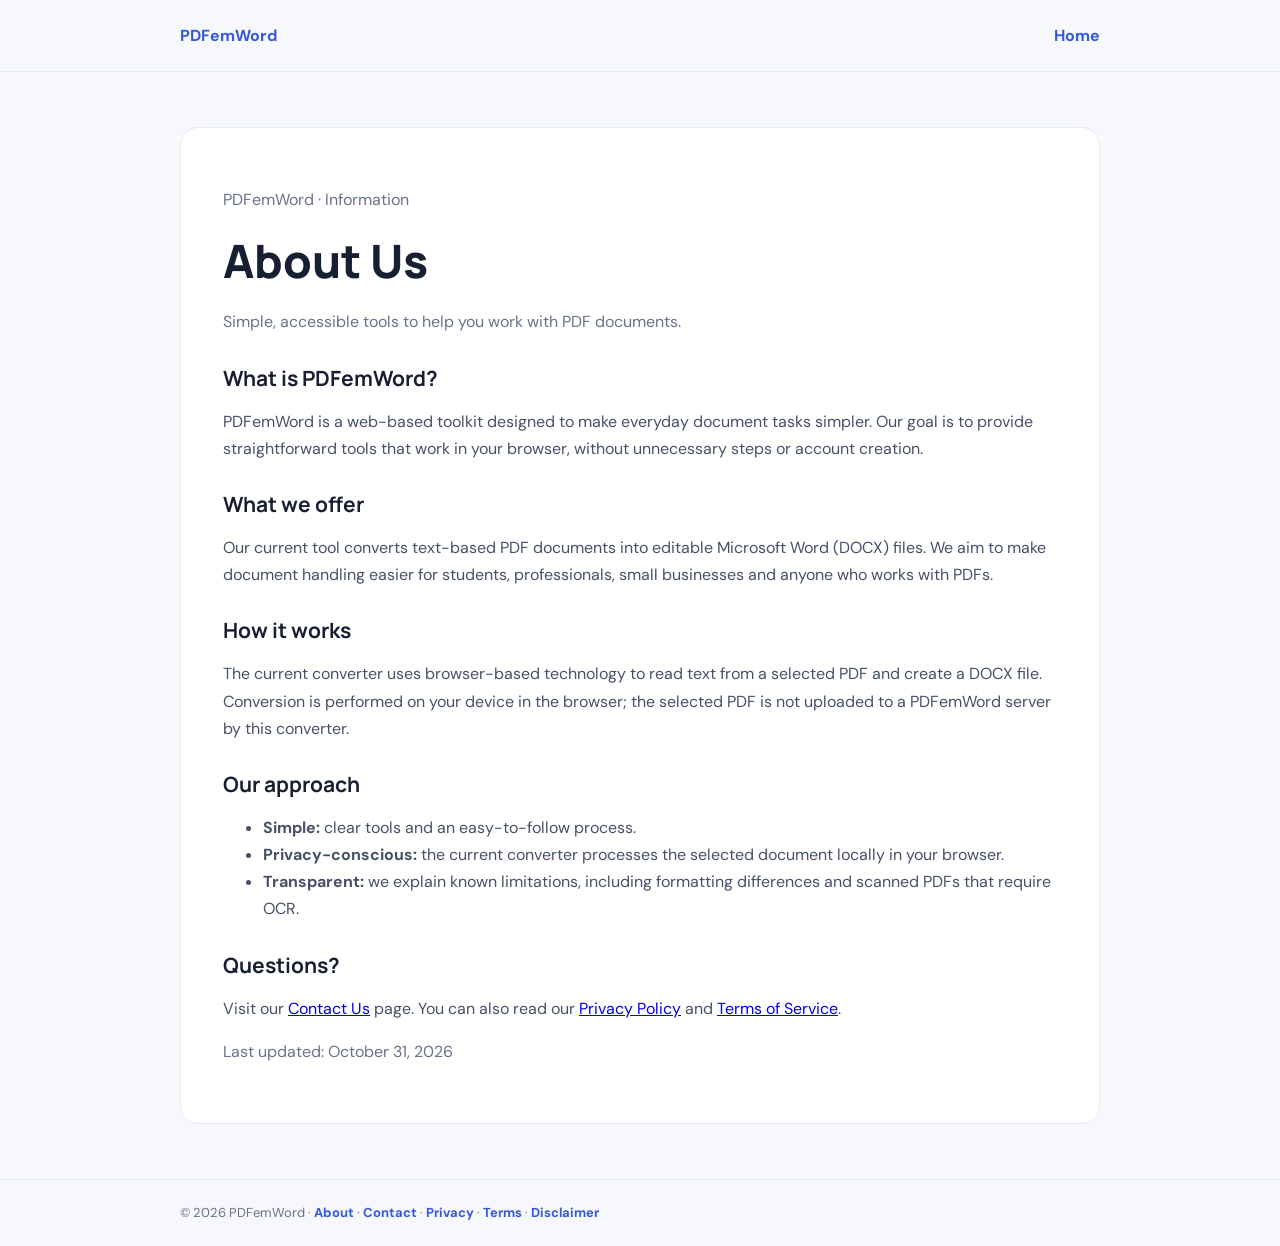
==== about.html @ bc6fa50b "Add About Us page" ====
<!doctype html><html lang="en"><head><meta charset="utf-8"><meta name="viewport" content="width=device-width,initial-scale=1"><meta name="description" content="Learn about PDFemWord and our browser-based PDF tools."><title>About Us | PDFemWord</title><link rel="preconnect" href="https://fonts.googleapis.com"><link href="https://fonts.googleapis.com/css2?family=DM+Sans:wght@400;600;700&family=Manrope:wght@700;800&display=swap" rel="stylesheet"><style>:root{--blue:#3458db;--ink:#172033;--muted:#68738a;--line:#e5e9f2}*{box-sizing:border-box}body{margin:0;background:#f7f8fc;color:var(--ink);font:16px/1.7 "DM Sans",sans-serif}.shell{width:min(920px,calc(100% - 32px));margin:auto}header,footer{padding:22px 0;border-bottom:1px solid var(--line)}footer{border-top:1px solid var(--line);border-bottom:0;color:var(--muted);font-size:13px}header a,footer a{color:var(--blue);text-decoration:none;font-weight:700}main{padding:55px 0}.panel{background:white;border:1px solid var(--line);border-radius:18px;padding:clamp(22px,5vw,42px)}h1{font:800 clamp(32px,5vw,46px) Manrope;margin:0 0 10px}h2{font:700 21px Manrope;margin:28px 0 6px}p,li{color:#465168}.muted{color:var(--muted)}</style></head><body><header><div class="shell"><a href="/">PDFemWord</a><span style="float:right"><a href="/">Home</a></span></div></header><main class="shell"><article class="panel"><p class="muted">PDFemWord · Information</p><h1>About Us</h1><p class="muted">Simple, accessible tools to help you work with PDF documents.</p><h2>What is PDFemWord?</h2><p>PDFemWord is a web-based toolkit designed to make everyday document tasks simpler. Our goal is to provide straightforward tools that work in your browser, without unnecessary steps or account creation.</p><h2>What we offer</h2><p>Our current tool converts text-based PDF documents into editable Microsoft Word (DOCX) files. We aim to make document handling easier for students, professionals, small businesses and anyone who works with PDFs.</p><h2>How it works</h2><p>The current converter uses browser-based technology to read text from a selected PDF and create a DOCX file. Conversion is performed on your device in the browser; the selected PDF is not uploaded to a PDFemWord server by this converter.</p><h2>Our approach</h2><ul><li><strong>Simple:</strong> clear tools and an easy-to-follow process.</li><li><strong>Privacy-conscious:</strong> the current converter processes the selected document locally in your browser.</li><li><strong>Transparent:</strong> we explain known limitations, including formatting differences and scanned PDFs that require OCR.</li></ul><h2>Questions?</h2><p>Visit our <a href="/contact.html">Contact Us</a> page. You can also read our <a href="/privacy-policy.html">Privacy Policy</a> and <a href="/terms.html">Terms of Service</a>.</p><p class="muted">Last updated: October 31, 2026</p></article></main><footer><div class="shell">© <span id="y"></span> PDFemWord · <a href="/about.html">About</a> · <a href="/contact.html">Contact</a> · <a href="/privacy-policy.html">Privacy</a> · <a href="/terms.html">Terms</a> · <a href="/disclaimer.html">Disclaimer</a></div></footer><script>document.getElementById("y").textContent=new Date().getFullYear()</script></body></html>
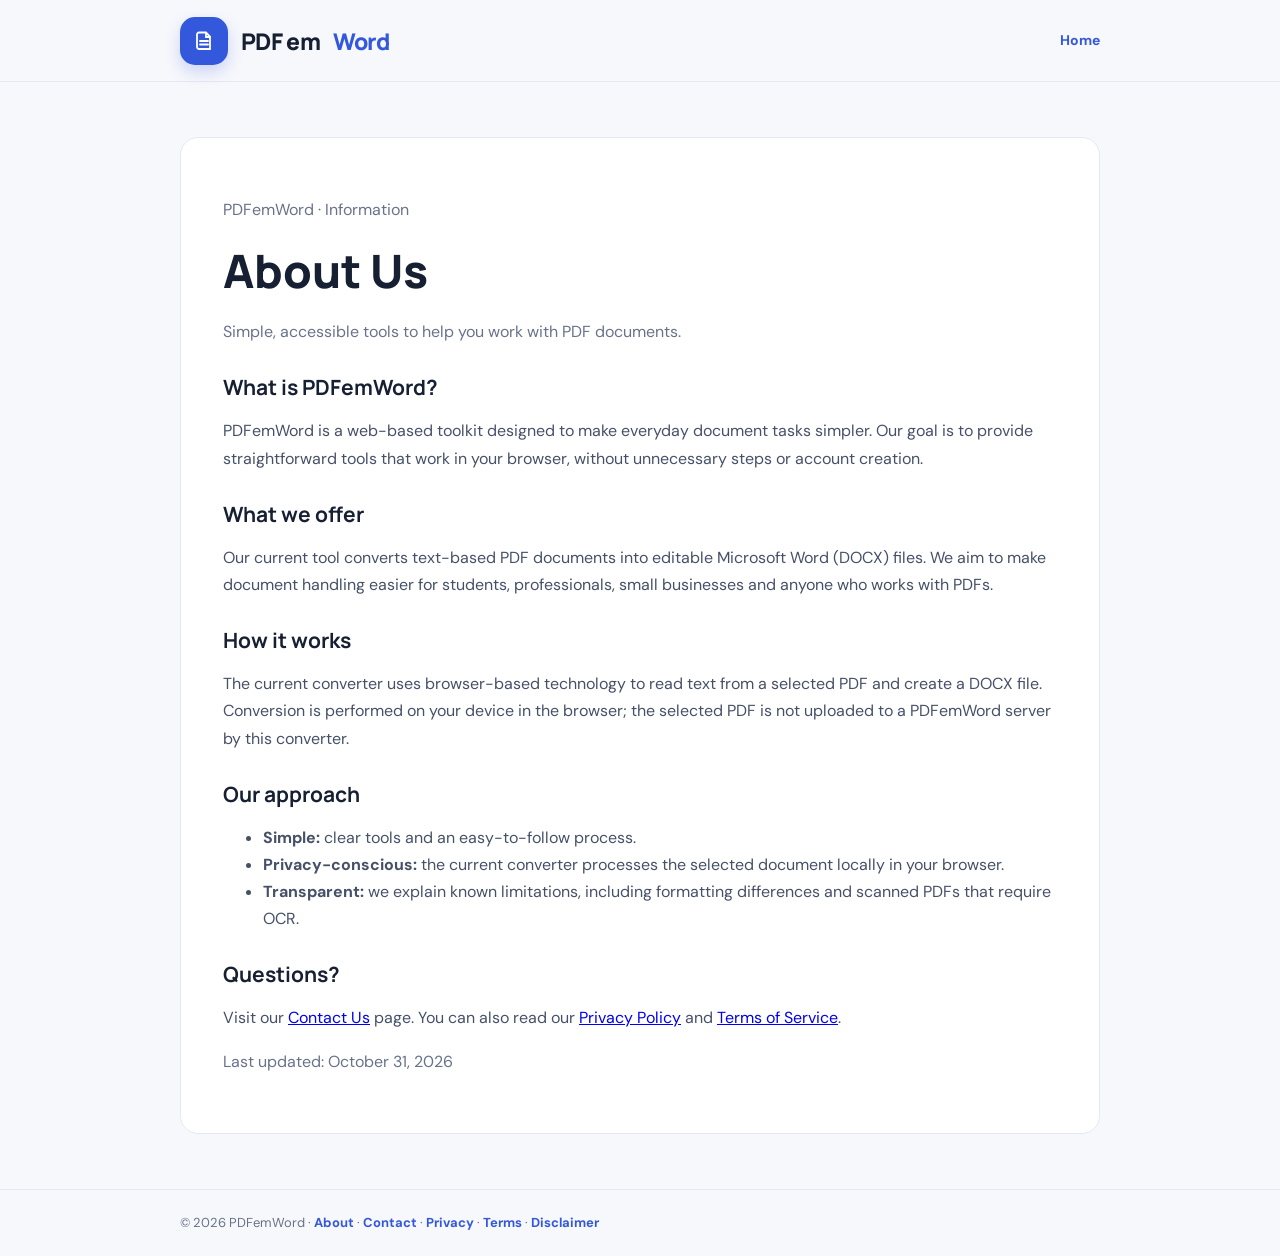
==== commit 07f96426: "Unify brand header across information pages" ====
--- a/about.html
+++ b/about.html
@@ -1 +1 @@
-<!doctype html><html lang="en"><head><meta charset="utf-8"><meta name="viewport" content="width=device-width,initial-scale=1"><meta name="description" content="Learn about PDFemWord and our browser-based PDF tools."><title>About Us | PDFemWord</title><link rel="preconnect" href="https://fonts.googleapis.com"><link href="https://fonts.googleapis.com/css2?family=DM+Sans:wght@400;600;700&family=Manrope:wght@700;800&display=swap" rel="stylesheet"><style>:root{--blue:#3458db;--ink:#172033;--muted:#68738a;--line:#e5e9f2}*{box-sizing:border-box}body{margin:0;background:#f7f8fc;color:var(--ink);font:16px/1.7 "DM Sans",sans-serif}.shell{width:min(920px,calc(100% - 32px));margin:auto}header,footer{padding:22px 0;border-bottom:1px solid var(--line)}footer{border-top:1px solid var(--line);border-bottom:0;color:var(--muted);font-size:13px}header a,footer a{color:var(--blue);text-decoration:none;font-weight:700}main{padding:55px 0}.panel{background:white;border:1px solid var(--line);border-radius:18px;padding:clamp(22px,5vw,42px)}h1{font:800 clamp(32px,5vw,46px) Manrope;margin:0 0 10px}h2{font:700 21px Manrope;margin:28px 0 6px}p,li{color:#465168}.muted{color:var(--muted)}</style></head><body><header><div class="shell"><a href="/">PDFemWord</a><span style="float:right"><a href="/">Home</a></span></div></header><main class="shell"><article class="panel"><p class="muted">PDFemWord · Information</p><h1>About Us</h1><p class="muted">Simple, accessible tools to help you work with PDF documents.</p><h2>What is PDFemWord?</h2><p>PDFemWord is a web-based toolkit designed to make everyday document tasks simpler. Our goal is to provide straightforward tools that work in your browser, without unnecessary steps or account creation.</p><h2>What we offer</h2><p>Our current tool converts text-based PDF documents into editable Microsoft Word (DOCX) files. We aim to make document handling easier for students, professionals, small businesses and anyone who works with PDFs.</p><h2>How it works</h2><p>The current converter uses browser-based technology to read text from a selected PDF and create a DOCX file. Conversion is performed on your device in the browser; the selected PDF is not uploaded to a PDFemWord server by this converter.</p><h2>Our approach</h2><ul><li><strong>Simple:</strong> clear tools and an easy-to-follow process.</li><li><strong>Privacy-conscious:</strong> the current converter processes the selected document locally in your browser.</li><li><strong>Transparent:</strong> we explain known limitations, including formatting differences and scanned PDFs that require OCR.</li></ul><h2>Questions?</h2><p>Visit our <a href="/contact.html">Contact Us</a> page. You can also read our <a href="/privacy-policy.html">Privacy Policy</a> and <a href="/terms.html">Terms of Service</a>.</p><p class="muted">Last updated: October 31, 2026</p></article></main><footer><div class="shell">© <span id="y"></span> PDFemWord · <a href="/about.html">About</a> · <a href="/contact.html">Contact</a> · <a href="/privacy-policy.html">Privacy</a> · <a href="/terms.html">Terms</a> · <a href="/disclaimer.html">Disclaimer</a></div></footer><script>document.getElementById("y").textContent=new Date().getFullYear()</script></body></html>+<!doctype html><html lang="en"><head><meta charset="utf-8"><meta name="viewport" content="width=device-width,initial-scale=1"><meta name="description" content="Learn about PDFemWord and our browser-based PDF tools."><title>About Us | PDFemWord</title><link rel="preconnect" href="https://fonts.googleapis.com"><link href="https://fonts.googleapis.com/css2?family=DM+Sans:wght@400;600;700&family=Manrope:wght@700;800&display=swap" rel="stylesheet"><style>:root{--blue:#3458db;--ink:#172033;--muted:#68738a;--line:#e5e9f2}*{box-sizing:border-box}body{margin:0;background:#f7f8fc;color:var(--ink);font:16px/1.7 "DM Sans",sans-serif}.shell{width:min(920px,calc(100% - 32px));margin:auto}header{height:82px;display:flex;align-items:center;border-bottom:1px solid var(--line)}header .shell{display:flex;align-items:center;justify-content:space-between}.brand{display:flex;align-items:center;gap:13px;text-decoration:none!important;color:var(--ink)!important;font:800 23px Manrope,sans-serif;letter-spacing:-.7px}.brand-mark{width:48px;height:48px;flex:0 0 48px;border-radius:15px;background:var(--blue);color:#fff;display:grid;place-items:center;box-shadow:0 7px 16px #3458db38}.brand em{font-style:normal;color:var(--blue)}.home-link{font-size:14px}footer{padding:22px 0;border-top:1px solid var(--line);border-bottom:0;color:var(--muted);font-size:13px}@media(max-width:520px){header{height:72px}.brand{font-size:19px;gap:9px}.brand-mark{width:40px;height:40px;flex-basis:40px;border-radius:12px}.brand-mark svg{width:21px;height:21px}}header a,footer a{color:var(--blue);text-decoration:none;font-weight:700}main{padding:55px 0}.panel{background:white;border:1px solid var(--line);border-radius:18px;padding:clamp(22px,5vw,42px)}h1{font:800 clamp(32px,5vw,46px) Manrope;margin:0 0 10px}h2{font:700 21px Manrope;margin:28px 0 6px}p,li{color:#465168}.muted{color:var(--muted)}</style></head><body><header><div class="shell"><a class="brand" href="/" aria-label="PDF em Word, home"><span class="brand-mark" aria-hidden="true"><svg width="24" height="24" viewBox="0 0 24 24" fill="none"><path d="M7 3.5h7l4 4V20H7a2 2 0 0 1-2-2V5.5a2 2 0 0 1 2-2Z" stroke="currentColor" stroke-width="1.8"/><path d="M14 3.8V8h4M8 12h8M8 15.5h8" stroke="currentColor" stroke-width="1.8" stroke-linecap="round"/></svg></span>PDF em <em>Word</em></a><a class="home-link" href="/">Home</a></div></header><main class="shell"><article class="panel"><p class="muted">PDFemWord · Information</p><h1>About Us</h1><p class="muted">Simple, accessible tools to help you work with PDF documents.</p><h2>What is PDFemWord?</h2><p>PDFemWord is a web-based toolkit designed to make everyday document tasks simpler. Our goal is to provide straightforward tools that work in your browser, without unnecessary steps or account creation.</p><h2>What we offer</h2><p>Our current tool converts text-based PDF documents into editable Microsoft Word (DOCX) files. We aim to make document handling easier for students, professionals, small businesses and anyone who works with PDFs.</p><h2>How it works</h2><p>The current converter uses browser-based technology to read text from a selected PDF and create a DOCX file. Conversion is performed on your device in the browser; the selected PDF is not uploaded to a PDFemWord server by this converter.</p><h2>Our approach</h2><ul><li><strong>Simple:</strong> clear tools and an easy-to-follow process.</li><li><strong>Privacy-conscious:</strong> the current converter processes the selected document locally in your browser.</li><li><strong>Transparent:</strong> we explain known limitations, including formatting differences and scanned PDFs that require OCR.</li></ul><h2>Questions?</h2><p>Visit our <a href="/contact.html">Contact Us</a> page. You can also read our <a href="/privacy-policy.html">Privacy Policy</a> and <a href="/terms.html">Terms of Service</a>.</p><p class="muted">Last updated: October 31, 2026</p></article></main><footer><div class="shell">© <span id="y"></span> PDFemWord · <a href="/about.html">About</a> · <a href="/contact.html">Contact</a> · <a href="/privacy-policy.html">Privacy</a> · <a href="/terms.html">Terms</a> · <a href="/disclaimer.html">Disclaimer</a></div></footer><script>document.getElementById("y").textContent=new Date().getFullYear()</script></body></html>
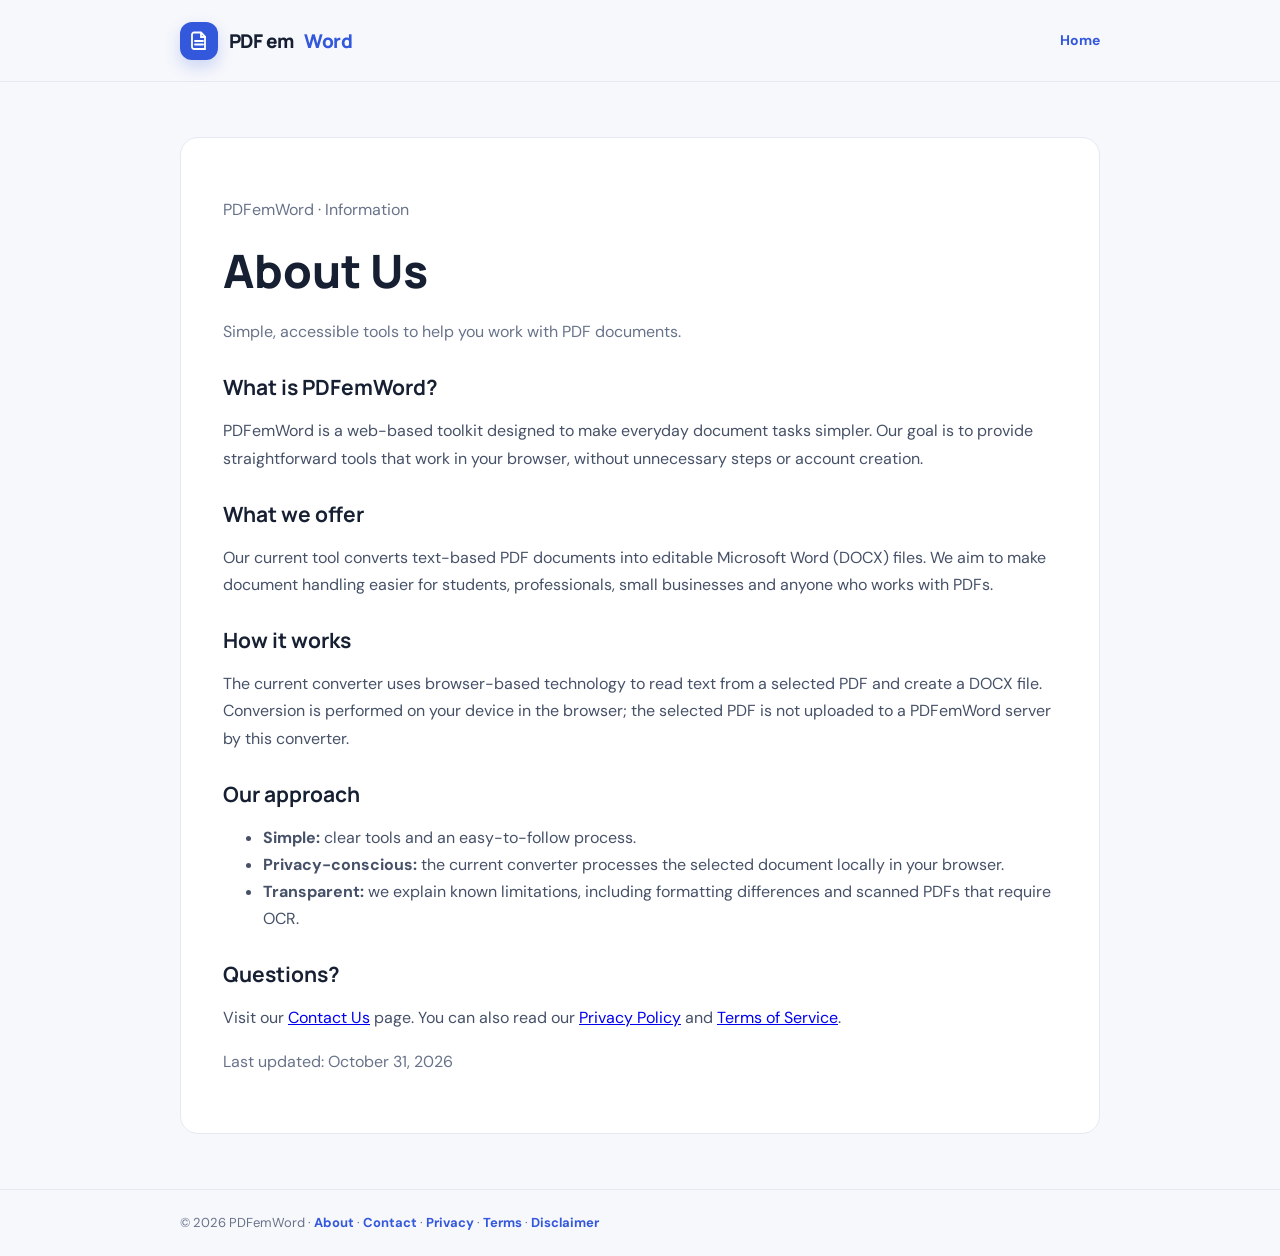
==== commit d8eb3297: "Match brand sizing to homepage" ====
--- a/about.html
+++ b/about.html
@@ -1 +1 @@
-<!doctype html><html lang="en"><head><meta charset="utf-8"><meta name="viewport" content="width=device-width,initial-scale=1"><meta name="description" content="Learn about PDFemWord and our browser-based PDF tools."><title>About Us | PDFemWord</title><link rel="preconnect" href="https://fonts.googleapis.com"><link href="https://fonts.googleapis.com/css2?family=DM+Sans:wght@400;600;700&family=Manrope:wght@700;800&display=swap" rel="stylesheet"><style>:root{--blue:#3458db;--ink:#172033;--muted:#68738a;--line:#e5e9f2}*{box-sizing:border-box}body{margin:0;background:#f7f8fc;color:var(--ink);font:16px/1.7 "DM Sans",sans-serif}.shell{width:min(920px,calc(100% - 32px));margin:auto}header{height:82px;display:flex;align-items:center;border-bottom:1px solid var(--line)}header .shell{display:flex;align-items:center;justify-content:space-between}.brand{display:flex;align-items:center;gap:13px;text-decoration:none!important;color:var(--ink)!important;font:800 23px Manrope,sans-serif;letter-spacing:-.7px}.brand-mark{width:48px;height:48px;flex:0 0 48px;border-radius:15px;background:var(--blue);color:#fff;display:grid;place-items:center;box-shadow:0 7px 16px #3458db38}.brand em{font-style:normal;color:var(--blue)}.home-link{font-size:14px}footer{padding:22px 0;border-top:1px solid var(--line);border-bottom:0;color:var(--muted);font-size:13px}@media(max-width:520px){header{height:72px}.brand{font-size:19px;gap:9px}.brand-mark{width:40px;height:40px;flex-basis:40px;border-radius:12px}.brand-mark svg{width:21px;height:21px}}header a,footer a{color:var(--blue);text-decoration:none;font-weight:700}main{padding:55px 0}.panel{background:white;border:1px solid var(--line);border-radius:18px;padding:clamp(22px,5vw,42px)}h1{font:800 clamp(32px,5vw,46px) Manrope;margin:0 0 10px}h2{font:700 21px Manrope;margin:28px 0 6px}p,li{color:#465168}.muted{color:var(--muted)}</style></head><body><header><div class="shell"><a class="brand" href="/" aria-label="PDF em Word, home"><span class="brand-mark" aria-hidden="true"><svg width="24" height="24" viewBox="0 0 24 24" fill="none"><path d="M7 3.5h7l4 4V20H7a2 2 0 0 1-2-2V5.5a2 2 0 0 1 2-2Z" stroke="currentColor" stroke-width="1.8"/><path d="M14 3.8V8h4M8 12h8M8 15.5h8" stroke="currentColor" stroke-width="1.8" stroke-linecap="round"/></svg></span>PDF em <em>Word</em></a><a class="home-link" href="/">Home</a></div></header><main class="shell"><article class="panel"><p class="muted">PDFemWord · Information</p><h1>About Us</h1><p class="muted">Simple, accessible tools to help you work with PDF documents.</p><h2>What is PDFemWord?</h2><p>PDFemWord is a web-based toolkit designed to make everyday document tasks simpler. Our goal is to provide straightforward tools that work in your browser, without unnecessary steps or account creation.</p><h2>What we offer</h2><p>Our current tool converts text-based PDF documents into editable Microsoft Word (DOCX) files. We aim to make document handling easier for students, professionals, small businesses and anyone who works with PDFs.</p><h2>How it works</h2><p>The current converter uses browser-based technology to read text from a selected PDF and create a DOCX file. Conversion is performed on your device in the browser; the selected PDF is not uploaded to a PDFemWord server by this converter.</p><h2>Our approach</h2><ul><li><strong>Simple:</strong> clear tools and an easy-to-follow process.</li><li><strong>Privacy-conscious:</strong> the current converter processes the selected document locally in your browser.</li><li><strong>Transparent:</strong> we explain known limitations, including formatting differences and scanned PDFs that require OCR.</li></ul><h2>Questions?</h2><p>Visit our <a href="/contact.html">Contact Us</a> page. You can also read our <a href="/privacy-policy.html">Privacy Policy</a> and <a href="/terms.html">Terms of Service</a>.</p><p class="muted">Last updated: October 31, 2026</p></article></main><footer><div class="shell">© <span id="y"></span> PDFemWord · <a href="/about.html">About</a> · <a href="/contact.html">Contact</a> · <a href="/privacy-policy.html">Privacy</a> · <a href="/terms.html">Terms</a> · <a href="/disclaimer.html">Disclaimer</a></div></footer><script>document.getElementById("y").textContent=new Date().getFullYear()</script></body></html>+<!doctype html><html lang="en"><head><meta charset="utf-8"><meta name="viewport" content="width=device-width,initial-scale=1"><meta name="description" content="Learn about PDFemWord and our browser-based PDF tools."><title>About Us | PDFemWord</title><link rel="preconnect" href="https://fonts.googleapis.com"><link href="https://fonts.googleapis.com/css2?family=DM+Sans:wght@400;600;700&family=Manrope:wght@700;800&display=swap" rel="stylesheet"><style>:root{--blue:#3458db;--ink:#172033;--muted:#68738a;--line:#e5e9f2}*{box-sizing:border-box}body{margin:0;background:#f7f8fc;color:var(--ink);font:16px/1.7 "DM Sans",sans-serif}.shell{width:min(920px,calc(100% - 32px));margin:auto}header{height:82px;display:flex;align-items:center;border-bottom:1px solid var(--line)}header .shell{display:flex;align-items:center;justify-content:space-between}.brand{display:flex;align-items:center;gap:11px;text-decoration:none!important;color:var(--ink)!important;font:800 19px Manrope,sans-serif;letter-spacing:-.6px}.brand-mark{width:38px;height:38px;flex:0 0 38px;border-radius:12px;background:var(--blue);color:#fff;display:grid;place-items:center;box-shadow:0 7px 16px #3458db38}.brand em{font-style:normal;color:var(--blue)}.home-link{font-size:14px}footer{padding:22px 0;border-top:1px solid var(--line);border-bottom:0;color:var(--muted);font-size:13px}@media(max-width:520px){header{height:70px}.brand{font-size:16px;gap:8px}.brand-mark{width:34px;height:34px;flex-basis:34px;border-radius:10px}.brand-mark svg{width:21px;height:21px}}@media(max-width:360px){.brand{font-size:15px}.brand-mark{width:31px;height:31px;flex-basis:31px}}header a,footer a{color:var(--blue);text-decoration:none;font-weight:700}main{padding:55px 0}.panel{background:white;border:1px solid var(--line);border-radius:18px;padding:clamp(22px,5vw,42px)}h1{font:800 clamp(32px,5vw,46px) Manrope;margin:0 0 10px}h2{font:700 21px Manrope;margin:28px 0 6px}p,li{color:#465168}.muted{color:var(--muted)}</style></head><body><header><div class="shell"><a class="brand" href="/" aria-label="PDF em Word, home"><span class="brand-mark" aria-hidden="true"><svg width="24" height="24" viewBox="0 0 24 24" fill="none"><path d="M7 3.5h7l4 4V20H7a2 2 0 0 1-2-2V5.5a2 2 0 0 1 2-2Z" stroke="currentColor" stroke-width="1.8"/><path d="M14 3.8V8h4M8 12h8M8 15.5h8" stroke="currentColor" stroke-width="1.8" stroke-linecap="round"/></svg></span>PDF em <em>Word</em></a><a class="home-link" href="/">Home</a></div></header><main class="shell"><article class="panel"><p class="muted">PDFemWord · Information</p><h1>About Us</h1><p class="muted">Simple, accessible tools to help you work with PDF documents.</p><h2>What is PDFemWord?</h2><p>PDFemWord is a web-based toolkit designed to make everyday document tasks simpler. Our goal is to provide straightforward tools that work in your browser, without unnecessary steps or account creation.</p><h2>What we offer</h2><p>Our current tool converts text-based PDF documents into editable Microsoft Word (DOCX) files. We aim to make document handling easier for students, professionals, small businesses and anyone who works with PDFs.</p><h2>How it works</h2><p>The current converter uses browser-based technology to read text from a selected PDF and create a DOCX file. Conversion is performed on your device in the browser; the selected PDF is not uploaded to a PDFemWord server by this converter.</p><h2>Our approach</h2><ul><li><strong>Simple:</strong> clear tools and an easy-to-follow process.</li><li><strong>Privacy-conscious:</strong> the current converter processes the selected document locally in your browser.</li><li><strong>Transparent:</strong> we explain known limitations, including formatting differences and scanned PDFs that require OCR.</li></ul><h2>Questions?</h2><p>Visit our <a href="/contact.html">Contact Us</a> page. You can also read our <a href="/privacy-policy.html">Privacy Policy</a> and <a href="/terms.html">Terms of Service</a>.</p><p class="muted">Last updated: October 31, 2026</p></article></main><footer><div class="shell">© <span id="y"></span> PDFemWord · <a href="/about.html">About</a> · <a href="/contact.html">Contact</a> · <a href="/privacy-policy.html">Privacy</a> · <a href="/terms.html">Terms</a> · <a href="/disclaimer.html">Disclaimer</a></div></footer><script>document.getElementById("y").textContent=new Date().getFullYear()</script></body></html>
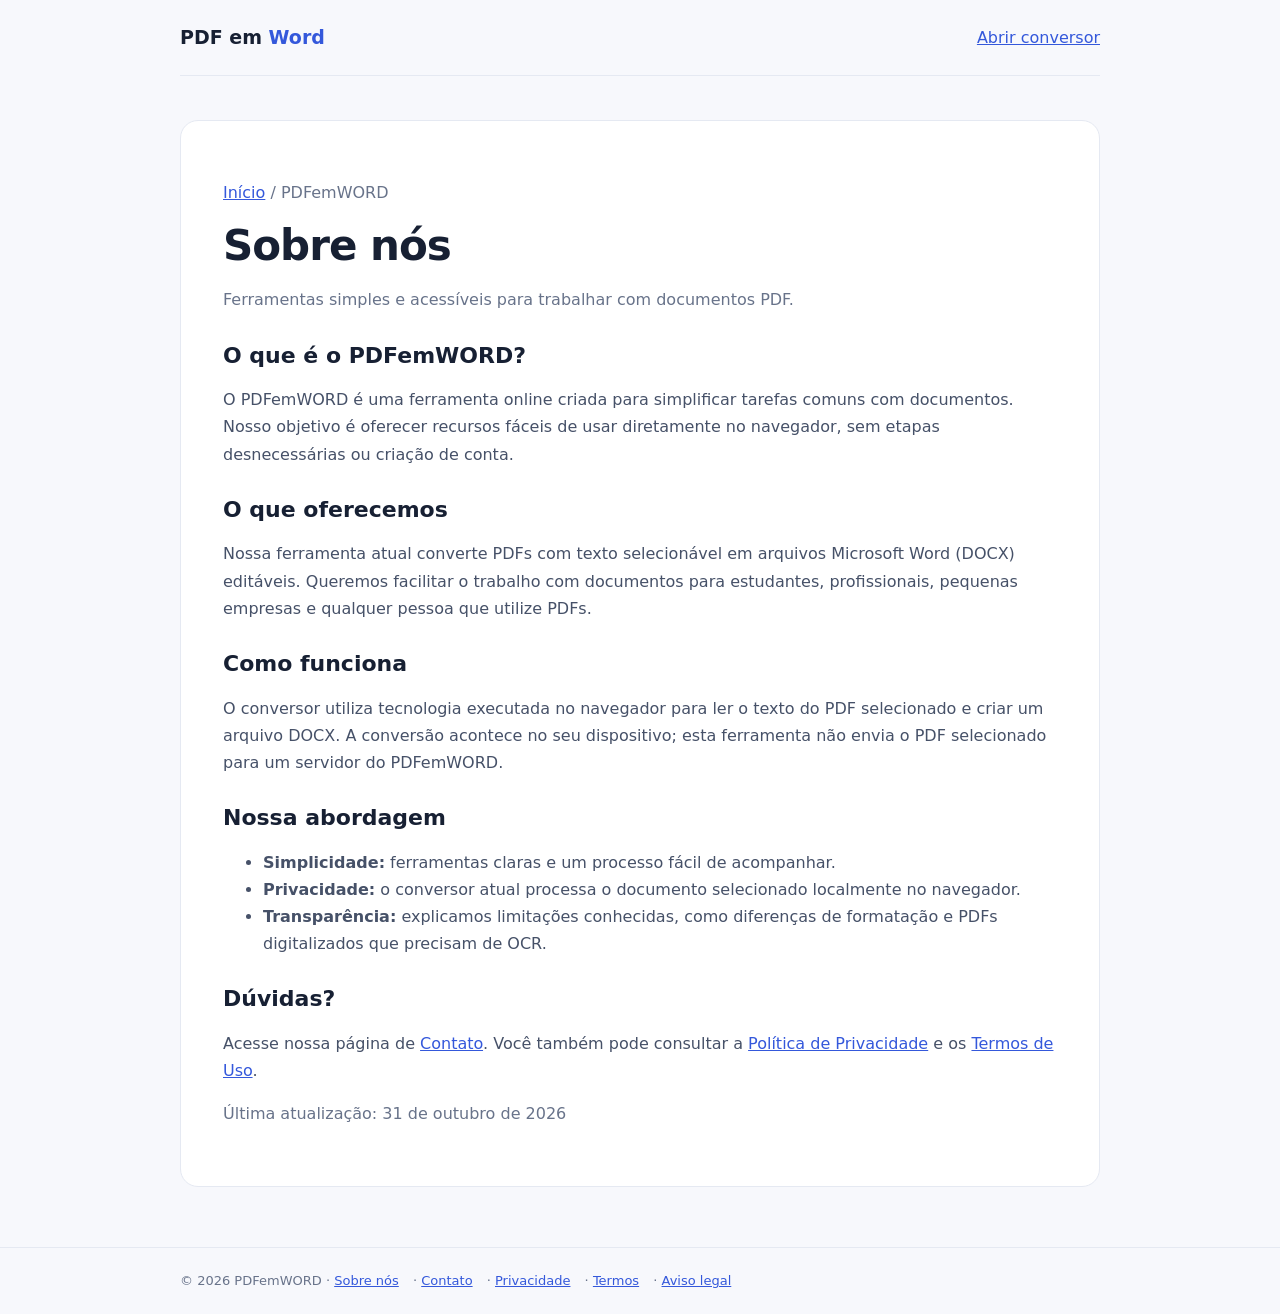
==== commit 1fdd6ad0: "Translate trust and policy pages into Brazilian Portuguese" ====
--- a/about.html
+++ b/about.html
@@ -1 +1 @@
-<!doctype html><html lang="en"><head><meta charset="utf-8"><meta name="viewport" content="width=device-width,initial-scale=1"><meta name="description" content="Learn about PDFemWord and our browser-based PDF tools."><title>About Us | PDFemWord</title><link rel="preconnect" href="https://fonts.googleapis.com"><link href="https://fonts.googleapis.com/css2?family=DM+Sans:wght@400;600;700&family=Manrope:wght@700;800&display=swap" rel="stylesheet"><style>:root{--blue:#3458db;--ink:#172033;--muted:#68738a;--line:#e5e9f2}*{box-sizing:border-box}body{margin:0;background:#f7f8fc;color:var(--ink);font:16px/1.7 "DM Sans",sans-serif}.shell{width:min(920px,calc(100% - 32px));margin:auto}header{height:82px;display:flex;align-items:center;border-bottom:1px solid var(--line)}header .shell{display:flex;align-items:center;justify-content:space-between}.brand{display:flex;align-items:center;gap:11px;text-decoration:none!important;color:var(--ink)!important;font:800 19px Manrope,sans-serif;letter-spacing:-.6px}.brand-mark{width:38px;height:38px;flex:0 0 38px;border-radius:12px;background:var(--blue);color:#fff;display:grid;place-items:center;box-shadow:0 7px 16px #3458db38}.brand em{font-style:normal;color:var(--blue)}.home-link{font-size:14px}footer{padding:22px 0;border-top:1px solid var(--line);border-bottom:0;color:var(--muted);font-size:13px}@media(max-width:520px){header{height:70px}.brand{font-size:16px;gap:8px}.brand-mark{width:34px;height:34px;flex-basis:34px;border-radius:10px}.brand-mark svg{width:21px;height:21px}}@media(max-width:360px){.brand{font-size:15px}.brand-mark{width:31px;height:31px;flex-basis:31px}}header a,footer a{color:var(--blue);text-decoration:none;font-weight:700}main{padding:55px 0}.panel{background:white;border:1px solid var(--line);border-radius:18px;padding:clamp(22px,5vw,42px)}h1{font:800 clamp(32px,5vw,46px) Manrope;margin:0 0 10px}h2{font:700 21px Manrope;margin:28px 0 6px}p,li{color:#465168}.muted{color:var(--muted)}</style></head><body><header><div class="shell"><a class="brand" href="/" aria-label="PDF em Word, home"><span class="brand-mark" aria-hidden="true"><svg width="24" height="24" viewBox="0 0 24 24" fill="none"><path d="M7 3.5h7l4 4V20H7a2 2 0 0 1-2-2V5.5a2 2 0 0 1 2-2Z" stroke="currentColor" stroke-width="1.8"/><path d="M14 3.8V8h4M8 12h8M8 15.5h8" stroke="currentColor" stroke-width="1.8" stroke-linecap="round"/></svg></span>PDF em <em>Word</em></a><a class="home-link" href="/">Home</a></div></header><main class="shell"><article class="panel"><p class="muted">PDFemWord · Information</p><h1>About Us</h1><p class="muted">Simple, accessible tools to help you work with PDF documents.</p><h2>What is PDFemWord?</h2><p>PDFemWord is a web-based toolkit designed to make everyday document tasks simpler. Our goal is to provide straightforward tools that work in your browser, without unnecessary steps or account creation.</p><h2>What we offer</h2><p>Our current tool converts text-based PDF documents into editable Microsoft Word (DOCX) files. We aim to make document handling easier for students, professionals, small businesses and anyone who works with PDFs.</p><h2>How it works</h2><p>The current converter uses browser-based technology to read text from a selected PDF and create a DOCX file. Conversion is performed on your device in the browser; the selected PDF is not uploaded to a PDFemWord server by this converter.</p><h2>Our approach</h2><ul><li><strong>Simple:</strong> clear tools and an easy-to-follow process.</li><li><strong>Privacy-conscious:</strong> the current converter processes the selected document locally in your browser.</li><li><strong>Transparent:</strong> we explain known limitations, including formatting differences and scanned PDFs that require OCR.</li></ul><h2>Questions?</h2><p>Visit our <a href="/contact.html">Contact Us</a> page. You can also read our <a href="/privacy-policy.html">Privacy Policy</a> and <a href="/terms.html">Terms of Service</a>.</p><p class="muted">Last updated: October 31, 2026</p></article></main><footer><div class="shell">© <span id="y"></span> PDFemWord · <a href="/about.html">About</a> · <a href="/contact.html">Contact</a> · <a href="/privacy-policy.html">Privacy</a> · <a href="/terms.html">Terms</a> · <a href="/disclaimer.html">Disclaimer</a></div></footer><script>document.getElementById("y").textContent=new Date().getFullYear()</script></body></html>+<!doctype html><html lang="pt-BR"><head><meta charset="utf-8"><meta name="viewport" content="width=device-width,initial-scale=1"><meta name="description" content="Conheça o PDFemWORD, seu conversor gratuito de PDF para Word no navegador, como funciona e quais são suas limitações."><title>Sobre nós | PDFemWORD</title><link rel="canonical" href="https://pdfemword.online/about.html"><meta name="robots" content="index,follow"><meta property="og:type" content="website"><meta property="og:site_name" content="PDFemWORD"><meta property="og:url" content="https://pdfemword.online/about.html"><meta property="og:title" content="Sobre nós | PDFemWORD"><meta property="og:description" content="Conheça o PDFemWORD, seu conversor gratuito de PDF para Word no navegador, como funciona e quais são suas limitações."><meta property="og:locale" content="pt_BR"><meta name="twitter:card" content="summary"><meta name="twitter:title" content="Sobre nós | PDFemWORD"><meta name="twitter:description" content="Conheça o PDFemWORD, seu conversor gratuito de PDF para Word no navegador, como funciona e quais são suas limitações."><style>:root{--blue:#3458db;--ink:#172033;--muted:#68738a;--line:#e5e9f2}*{box-sizing:border-box}body{margin:0;background:#f7f8fc;color:var(--ink);font:16px/1.7 system-ui,-apple-system,BlinkMacSystemFont,"Segoe UI",sans-serif}.shell{width:min(920px,calc(100% - 32px));margin:auto}header{height:76px;display:flex;align-items:center;justify-content:space-between;border-bottom:1px solid var(--line)}a{color:var(--blue)}.brand{font-weight:800;text-decoration:none;color:var(--ink);font-size:19px}.brand em{font-style:normal;color:var(--blue)}main{padding:44px 0 60px}.panel{background:#fff;border:1px solid var(--line);border-radius:18px;padding:clamp(22px,5vw,42px)}h1{font-size:clamp(30px,5vw,42px);line-height:1.15;letter-spacing:-1px;margin:0 0 14px}h2{font-size:22px;line-height:1.3;margin:28px 0 8px}p,li{color:#465168}.muted{color:var(--muted)}footer{border-top:1px solid var(--line);padding:22px 0;color:var(--muted);font-size:13px}footer a{margin-right:10px}@media(max-width:600px){main{padding:28px 0}.panel{padding:22px}}</style></head><body><header class="shell"><a class="brand" href="/">PDF em <em>Word</em></a><a href="/">Abrir conversor</a></header><main class="shell"><article class="panel"><p class="muted"><a href="/">Início</a> / PDFemWORD</p><h1>Sobre nós</h1><p class="muted">Ferramentas simples e acessíveis para trabalhar com documentos PDF.</p><h2>O que é o PDFemWORD?</h2><p>O PDFemWORD é uma ferramenta online criada para simplificar tarefas comuns com documentos. Nosso objetivo é oferecer recursos fáceis de usar diretamente no navegador, sem etapas desnecessárias ou criação de conta.</p><h2>O que oferecemos</h2><p>Nossa ferramenta atual converte PDFs com texto selecionável em arquivos Microsoft Word (DOCX) editáveis. Queremos facilitar o trabalho com documentos para estudantes, profissionais, pequenas empresas e qualquer pessoa que utilize PDFs.</p><h2>Como funciona</h2><p>O conversor utiliza tecnologia executada no navegador para ler o texto do PDF selecionado e criar um arquivo DOCX. A conversão acontece no seu dispositivo; esta ferramenta não envia o PDF selecionado para um servidor do PDFemWORD.</p><h2>Nossa abordagem</h2><ul><li><strong>Simplicidade:</strong> ferramentas claras e um processo fácil de acompanhar.</li><li><strong>Privacidade:</strong> o conversor atual processa o documento selecionado localmente no navegador.</li><li><strong>Transparência:</strong> explicamos limitações conhecidas, como diferenças de formatação e PDFs digitalizados que precisam de OCR.</li></ul><h2>Dúvidas?</h2><p>Acesse nossa página de <a href="/contact.html">Contato</a>. Você também pode consultar a <a href="/privacy-policy.html">Política de Privacidade</a> e os <a href="/terms.html">Termos de Uso</a>.</p><p class="muted">Última atualização: 31 de outubro de 2026</p></article></main><footer><div class="shell">© <span id="y"></span> PDFemWORD · <a href="/about.html">Sobre nós</a> · <a href="/contact.html">Contato</a> · <a href="/privacy-policy.html">Privacidade</a> · <a href="/terms.html">Termos</a> · <a href="/disclaimer.html">Aviso legal</a></div></footer><script>document.getElementById("y").textContent=new Date().getFullYear()</script></body></html>
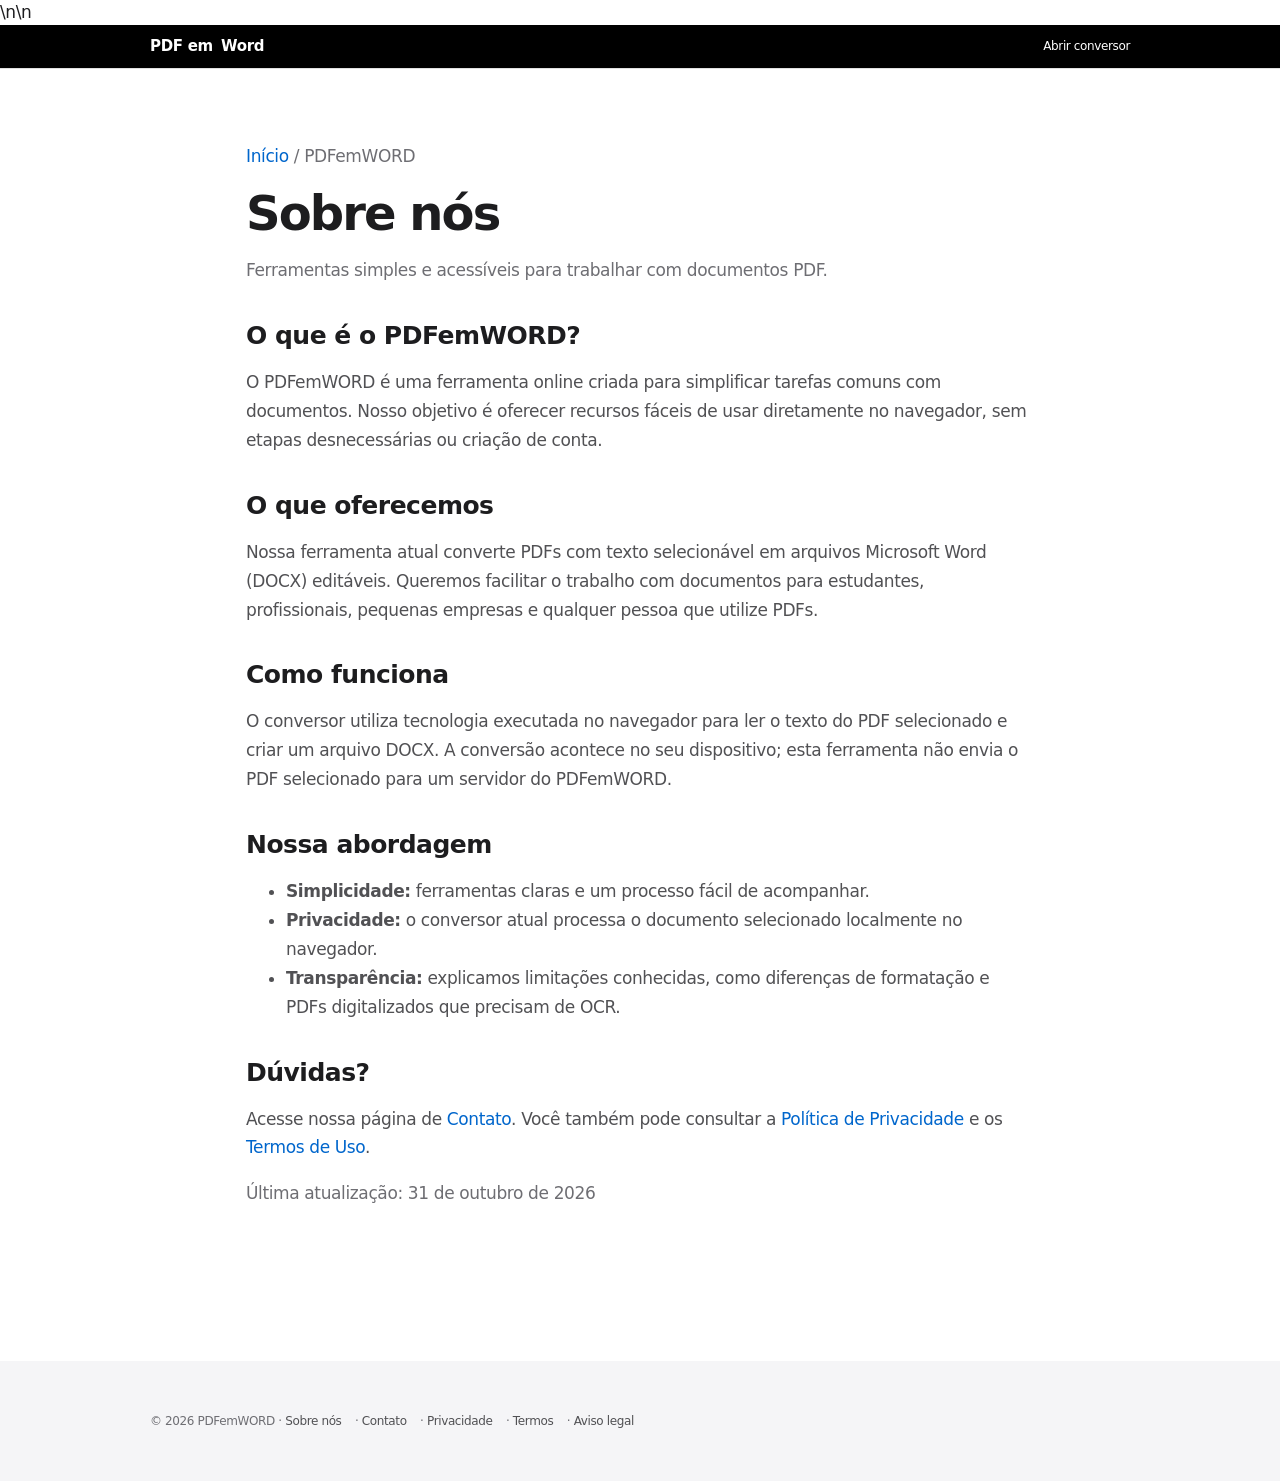
==== commit ca68a474: "Apply Apple-inspired visual redesign across site" ====
--- a/about.html
+++ b/about.html
@@ -1 +1 @@
-<!doctype html><html lang="pt-BR"><head><meta charset="utf-8"><meta name="viewport" content="width=device-width,initial-scale=1"><meta name="description" content="Conheça o PDFemWORD, seu conversor gratuito de PDF para Word no navegador, como funciona e quais são suas limitações."><title>Sobre nós | PDFemWORD</title><link rel="canonical" href="https://pdfemword.online/about.html"><meta name="robots" content="index,follow"><meta property="og:type" content="website"><meta property="og:site_name" content="PDFemWORD"><meta property="og:url" content="https://pdfemword.online/about.html"><meta property="og:title" content="Sobre nós | PDFemWORD"><meta property="og:description" content="Conheça o PDFemWORD, seu conversor gratuito de PDF para Word no navegador, como funciona e quais são suas limitações."><meta property="og:locale" content="pt_BR"><meta name="twitter:card" content="summary"><meta name="twitter:title" content="Sobre nós | PDFemWORD"><meta name="twitter:description" content="Conheça o PDFemWORD, seu conversor gratuito de PDF para Word no navegador, como funciona e quais são suas limitações."><style>:root{--blue:#3458db;--ink:#172033;--muted:#68738a;--line:#e5e9f2}*{box-sizing:border-box}body{margin:0;background:#f7f8fc;color:var(--ink);font:16px/1.7 system-ui,-apple-system,BlinkMacSystemFont,"Segoe UI",sans-serif}.shell{width:min(920px,calc(100% - 32px));margin:auto}header{height:76px;display:flex;align-items:center;justify-content:space-between;border-bottom:1px solid var(--line)}a{color:var(--blue)}.brand{font-weight:800;text-decoration:none;color:var(--ink);font-size:19px}.brand em{font-style:normal;color:var(--blue)}main{padding:44px 0 60px}.panel{background:#fff;border:1px solid var(--line);border-radius:18px;padding:clamp(22px,5vw,42px)}h1{font-size:clamp(30px,5vw,42px);line-height:1.15;letter-spacing:-1px;margin:0 0 14px}h2{font-size:22px;line-height:1.3;margin:28px 0 8px}p,li{color:#465168}.muted{color:var(--muted)}footer{border-top:1px solid var(--line);padding:22px 0;color:var(--muted);font-size:13px}footer a{margin-right:10px}@media(max-width:600px){main{padding:28px 0}.panel{padding:22px}}</style></head><body><header class="shell"><a class="brand" href="/">PDF em <em>Word</em></a><a href="/">Abrir conversor</a></header><main class="shell"><article class="panel"><p class="muted"><a href="/">Início</a> / PDFemWORD</p><h1>Sobre nós</h1><p class="muted">Ferramentas simples e acessíveis para trabalhar com documentos PDF.</p><h2>O que é o PDFemWORD?</h2><p>O PDFemWORD é uma ferramenta online criada para simplificar tarefas comuns com documentos. Nosso objetivo é oferecer recursos fáceis de usar diretamente no navegador, sem etapas desnecessárias ou criação de conta.</p><h2>O que oferecemos</h2><p>Nossa ferramenta atual converte PDFs com texto selecionável em arquivos Microsoft Word (DOCX) editáveis. Queremos facilitar o trabalho com documentos para estudantes, profissionais, pequenas empresas e qualquer pessoa que utilize PDFs.</p><h2>Como funciona</h2><p>O conversor utiliza tecnologia executada no navegador para ler o texto do PDF selecionado e criar um arquivo DOCX. A conversão acontece no seu dispositivo; esta ferramenta não envia o PDF selecionado para um servidor do PDFemWORD.</p><h2>Nossa abordagem</h2><ul><li><strong>Simplicidade:</strong> ferramentas claras e um processo fácil de acompanhar.</li><li><strong>Privacidade:</strong> o conversor atual processa o documento selecionado localmente no navegador.</li><li><strong>Transparência:</strong> explicamos limitações conhecidas, como diferenças de formatação e PDFs digitalizados que precisam de OCR.</li></ul><h2>Dúvidas?</h2><p>Acesse nossa página de <a href="/contact.html">Contato</a>. Você também pode consultar a <a href="/privacy-policy.html">Política de Privacidade</a> e os <a href="/terms.html">Termos de Uso</a>.</p><p class="muted">Última atualização: 31 de outubro de 2026</p></article></main><footer><div class="shell">© <span id="y"></span> PDFemWORD · <a href="/about.html">Sobre nós</a> · <a href="/contact.html">Contato</a> · <a href="/privacy-policy.html">Privacidade</a> · <a href="/terms.html">Termos</a> · <a href="/disclaimer.html">Aviso legal</a></div></footer><script>document.getElementById("y").textContent=new Date().getFullYear()</script></body></html>+<!doctype html><html lang="pt-BR"><head><meta charset="utf-8"><meta name="viewport" content="width=device-width,initial-scale=1"><meta name="description" content="Conheça o PDFemWORD, seu conversor gratuito de PDF para Word no navegador, como funciona e quais são suas limitações."><title>Sobre nós | PDFemWORD</title><link rel="canonical" href="https://pdfemword.online/about.html"><meta name="robots" content="index,follow"><meta property="og:type" content="website"><meta property="og:site_name" content="PDFemWORD"><meta property="og:url" content="https://pdfemword.online/about.html"><meta property="og:title" content="Sobre nós | PDFemWORD"><meta property="og:description" content="Conheça o PDFemWORD, seu conversor gratuito de PDF para Word no navegador, como funciona e quais são suas limitações."><meta property="og:locale" content="pt_BR"><meta name="twitter:card" content="summary"><meta name="twitter:title" content="Sobre nós | PDFemWORD"><meta name="twitter:description" content="Conheça o PDFemWORD, seu conversor gratuito de PDF para Word no navegador, como funciona e quais são suas limitações."><style>:root{--blue:#3458db;--ink:#172033;--muted:#68738a;--line:#e5e9f2}*{box-sizing:border-box}body{margin:0;background:#f7f8fc;color:var(--ink);font:16px/1.7 system-ui,-apple-system,BlinkMacSystemFont,"Segoe UI",sans-serif}.shell{width:min(920px,calc(100% - 32px));margin:auto}header{height:76px;display:flex;align-items:center;justify-content:space-between;border-bottom:1px solid var(--line)}a{color:var(--blue)}.brand{font-weight:800;text-decoration:none;color:var(--ink);font-size:19px}.brand em{font-style:normal;color:var(--blue)}main{padding:44px 0 60px}.panel{background:#fff;border:1px solid var(--line);border-radius:18px;padding:clamp(22px,5vw,42px)}h1{font-size:clamp(30px,5vw,42px);line-height:1.15;letter-spacing:-1px;margin:0 0 14px}h2{font-size:22px;line-height:1.3;margin:28px 0 8px}p,li{color:#465168}.muted{color:var(--muted)}footer{border-top:1px solid var(--line);padding:22px 0;color:var(--muted);font-size:13px}footer a{margin-right:10px}@media(max-width:600px){main{padding:28px 0}.panel{padding:22px}}</style>\n<link rel="stylesheet" href="/apple-design.css">\n</head><body><header class="shell"><a class="brand" href="/">PDF em <em>Word</em></a><a href="/">Abrir conversor</a></header><main class="shell"><article class="panel"><p class="muted"><a href="/">Início</a> / PDFemWORD</p><h1>Sobre nós</h1><p class="muted">Ferramentas simples e acessíveis para trabalhar com documentos PDF.</p><h2>O que é o PDFemWORD?</h2><p>O PDFemWORD é uma ferramenta online criada para simplificar tarefas comuns com documentos. Nosso objetivo é oferecer recursos fáceis de usar diretamente no navegador, sem etapas desnecessárias ou criação de conta.</p><h2>O que oferecemos</h2><p>Nossa ferramenta atual converte PDFs com texto selecionável em arquivos Microsoft Word (DOCX) editáveis. Queremos facilitar o trabalho com documentos para estudantes, profissionais, pequenas empresas e qualquer pessoa que utilize PDFs.</p><h2>Como funciona</h2><p>O conversor utiliza tecnologia executada no navegador para ler o texto do PDF selecionado e criar um arquivo DOCX. A conversão acontece no seu dispositivo; esta ferramenta não envia o PDF selecionado para um servidor do PDFemWORD.</p><h2>Nossa abordagem</h2><ul><li><strong>Simplicidade:</strong> ferramentas claras e um processo fácil de acompanhar.</li><li><strong>Privacidade:</strong> o conversor atual processa o documento selecionado localmente no navegador.</li><li><strong>Transparência:</strong> explicamos limitações conhecidas, como diferenças de formatação e PDFs digitalizados que precisam de OCR.</li></ul><h2>Dúvidas?</h2><p>Acesse nossa página de <a href="/contact.html">Contato</a>. Você também pode consultar a <a href="/privacy-policy.html">Política de Privacidade</a> e os <a href="/terms.html">Termos de Uso</a>.</p><p class="muted">Última atualização: 31 de outubro de 2026</p></article></main><footer><div class="shell">© <span id="y"></span> PDFemWORD · <a href="/about.html">Sobre nós</a> · <a href="/contact.html">Contato</a> · <a href="/privacy-policy.html">Privacidade</a> · <a href="/terms.html">Termos</a> · <a href="/disclaimer.html">Aviso legal</a></div></footer><script>document.getElementById("y").textContent=new Date().getFullYear()</script></body></html>
--- a/apple-design.css
+++ b/apple-design.css
@@ -0,0 +1,106 @@
+/* PDFemWORD — Apple-inspired gallery system
+   Design tokens are adapted from the supplied design.md. */
+:root{
+  color-scheme:light;
+  --blue:#0066cc;--blue-focus:#0071e3;--blue-dark:#0055ad;
+  --ink:#1d1d1f;--muted:#6e6e73;--muted-dark:#cccccc;
+  --line:#e0e0e0;--soft:#f0f0f0;--canvas:#fff;--parchment:#f5f5f7;
+  --pearl:#fafafc;--dark:#000;--tile:#272729;--tile-2:#2a2a2c;
+  --radius-sm:8px;--radius-md:11px;--radius-lg:18px;--pill:9999px;
+  --shadow-product:rgba(0,0,0,.22) 3px 5px 30px;
+}
+*{box-sizing:border-box}
+html{scroll-behavior:smooth;-webkit-text-size-adjust:100%;text-size-adjust:100%}
+body{margin:0;background:var(--canvas);color:var(--ink);font-family:SF Pro Text,system-ui,-apple-system,BlinkMacSystemFont,"Segoe UI",sans-serif;font-size:17px;line-height:1.47;letter-spacing:-.374px;min-height:100vh}
+a{color:var(--blue);text-decoration:none}
+a:hover{text-decoration:underline}
+.shell{width:min(100% - 40px,980px);margin-inline:auto}
+header.shell{height:44px;max-width:none;width:100%;padding-inline:max(20px,calc((100vw - 980px)/2));display:flex;align-items:center;justify-content:space-between;background:#000;color:#fff}
+.brand{display:inline-flex;align-items:center;gap:8px;color:#fff!important;text-decoration:none!important;font-size:15px;font-weight:600;letter-spacing:-.3px}
+.brand-mark{width:28px;height:28px;border-radius:8px;background:var(--blue);color:#fff;display:grid;place-items:center;box-shadow:none}
+.brand em{font-style:normal;color:#fff}
+.privacy-pill{display:flex;align-items:center;gap:7px;color:#fff;background:transparent;border:0;border-radius:0;padding:0;font-size:12px;font-weight:400}
+main.shell{padding:0 0 80px}
+.intro{max-width:780px;margin:0 auto;padding:76px 20px 44px;text-align:center}
+.eyebrow{display:inline-flex;align-items:center;gap:8px;color:var(--blue);background:transparent;padding:0;border-radius:0;font-size:12px;font-weight:600;letter-spacing:.02em;text-transform:uppercase}
+h1{font-family:SF Pro Display,system-ui,-apple-system,BlinkMacSystemFont,sans-serif;font-size:clamp(38px,6vw,56px);font-weight:600;line-height:1.07;letter-spacing:-.04em;margin:16px 0}
+h1 span{color:var(--ink)}
+.lead{color:var(--muted);font-size:20px;line-height:1.4;letter-spacing:-.2px;max-width:650px;margin:0 auto}
+.mode-tabs{max-width:860px;margin:0 auto;padding:0 20px;gap:24px;border-bottom:1px solid var(--line)}
+.mode-tab{background:transparent;color:var(--muted);border:0;border-radius:0;padding:14px 0;font-size:14px;font-weight:400}
+.mode-tab.active{background:transparent;color:var(--ink);border:0;border-bottom:2px solid var(--blue)}
+.converter{max-width:860px;margin:0 auto;background:var(--parchment);border:0;border-radius:0;padding:clamp(20px,4vw,40px);box-shadow:none}
+.dropzone{min-height:260px;border:1px dashed #a1a1a6;border-radius:var(--radius-lg);background:#fff;transition:border-color .18s,background .18s;outline:none}
+.dropzone:hover,.dropzone:focus-visible,.dropzone.dragging{border-color:var(--blue);background:#fafcff}
+.upload-icon{width:58px;height:58px;border-radius:50%;background:var(--parchment);color:var(--blue);display:grid;place-items:center;box-shadow:none}
+.drop-title{font-size:21px;font-weight:600;letter-spacing:-.4px}
+.drop-copy{color:var(--muted);font-size:14px}
+.browse,.primary,.cta{background:var(--blue);color:#fff;border:0;border-radius:var(--pill);padding:11px 22px;font:400 16px/1.2 SF Pro Text,system-ui,-apple-system,sans-serif;box-shadow:none;min-height:44px}
+.browse:hover,.primary:hover,.cta:hover{background:var(--blue-dark);text-decoration:none}
+.secondary{background:#fff;color:var(--blue);border:1px solid var(--blue);border-radius:var(--pill);padding:10px 20px;font:400 14px SF Pro Text,system-ui,sans-serif}
+.secondary:hover{background:#f5f9ff}
+.progress-card{border:1px solid var(--line);border-radius:var(--radius-lg);padding:20px;background:#fff}
+.pdf-icon{border-radius:var(--radius-sm)}
+.status{color:var(--muted)}
+.track{height:4px;background:#e5e5ea;border-radius:var(--pill)}
+.track span{background:var(--blue);border-radius:var(--pill)}
+.benefits{max-width:860px;gap:0;margin:28px auto 0;border-top:1px solid var(--line);border-bottom:1px solid var(--line)}
+.benefit{background:#fff;border:0;border-radius:0;padding:24px}
+.benefit+.benefit{border-left:1px solid var(--line)}
+.benefit-icon{width:34px;height:34px;background:var(--parchment);border-radius:50%;color:var(--ink);font-size:17px}
+.benefit h2{font-size:15px;font-weight:600}
+.benefit p{font-size:13px;color:var(--muted)}
+.disclaimer{max-width:760px;color:var(--muted);font-size:12px;line-height:1.5}
+.how,.seo-content{max-width:860px;margin:76px auto 0}
+.how h2,.seo-content h2{font:600 32px/1.12 SF Pro Display,system-ui,sans-serif;letter-spacing:-.03em}
+.steps{gap:24px}
+.step{padding:18px 0;border-top:1px solid var(--line)}
+.number{color:var(--blue);font-weight:600}
+.step h3,.seo-content h3{font-weight:600;letter-spacing:-.3px}
+.step p,.seo-content p,.seo-content li{color:#515154;font-size:15px;line-height:1.65}
+.faq-list{gap:0;border-top:1px solid var(--line)}
+.faq-list details{background:transparent;border:0;border-bottom:1px solid var(--line);border-radius:0;padding:18px 0}
+.faq-list summary{font-size:16px;font-weight:600}
+.seo-note{background:var(--parchment);border:0;border-radius:var(--radius-lg);padding:20px}
+footer{background:var(--parchment);border:0;padding:48px 0;color:#6e6e73;font-size:12px;line-height:2}
+.footer-inner{gap:16px}
+footer a,.footer-links a{color:#515154}
+button:focus-visible,a:focus-visible,.dropzone:focus-visible{outline:2px solid var(--blue-focus);outline-offset:3px}
+button:active,.browse:active,.primary:active,.cta:active{transform:scale(.97)}
+/* Editorial content pages */
+.panel{background:#fff;border:0;border-radius:0;padding:clamp(22px,5vw,56px)}
+article.panel{max-width:900px;margin-inline:auto}
+article.panel h1{font-size:clamp(36px,5vw,48px)}
+article.panel h2{font:600 25px/1.2 SF Pro Display,system-ui,sans-serif;letter-spacing:-.02em;margin:36px 0 10px}
+article.panel h3{font-size:18px;font-weight:600}
+article.panel p,article.panel li{color:#515154;line-height:1.7}
+article.panel .muted{color:var(--muted)}
+header.shell>a:last-child{font-size:12px;color:#fff}
+@media(max-width:833px){
+  header.shell{padding-inline:20px}
+  .intro{padding:58px 14px 36px}
+  .benefits{grid-template-columns:1fr}
+  .benefit+.benefit{border-left:0;border-top:1px solid var(--line)}
+  .how,.seo-content{margin-top:56px}
+}
+@media(max-width:640px){
+  .shell{width:calc(100% - 28px)}
+  header.shell{width:100%;height:44px}
+  .privacy-pill{font-size:10px}
+  .intro{padding:48px 8px 30px}
+  h1{font-size:36px;letter-spacing:-1.1px}
+  .lead{font-size:17px}
+  .mode-tabs{padding-inline:0;gap:18px}
+  .converter{padding:14px}
+  .dropzone{min-height:220px;padding:20px 12px}
+  .benefits{margin-top:22px}
+  .benefit{padding:18px 4px}
+  .how,.seo-content{margin-top:48px}
+  .how h2,.seo-content h2{font-size:26px}
+  .steps{grid-template-columns:1fr;gap:8px}
+  .step{padding:16px 0}
+  main.shell{padding-bottom:52px}
+  footer{padding:32px 0}
+}
+@media(max-width:360px){.brand{font-size:14px}.privacy-pill{font-size:9px}.intro{padding-top:40px}h1{font-size:32px}}
+@media(prefers-reduced-motion:reduce){html{scroll-behavior:auto}*,*::before,*::after{transition:none!important}}
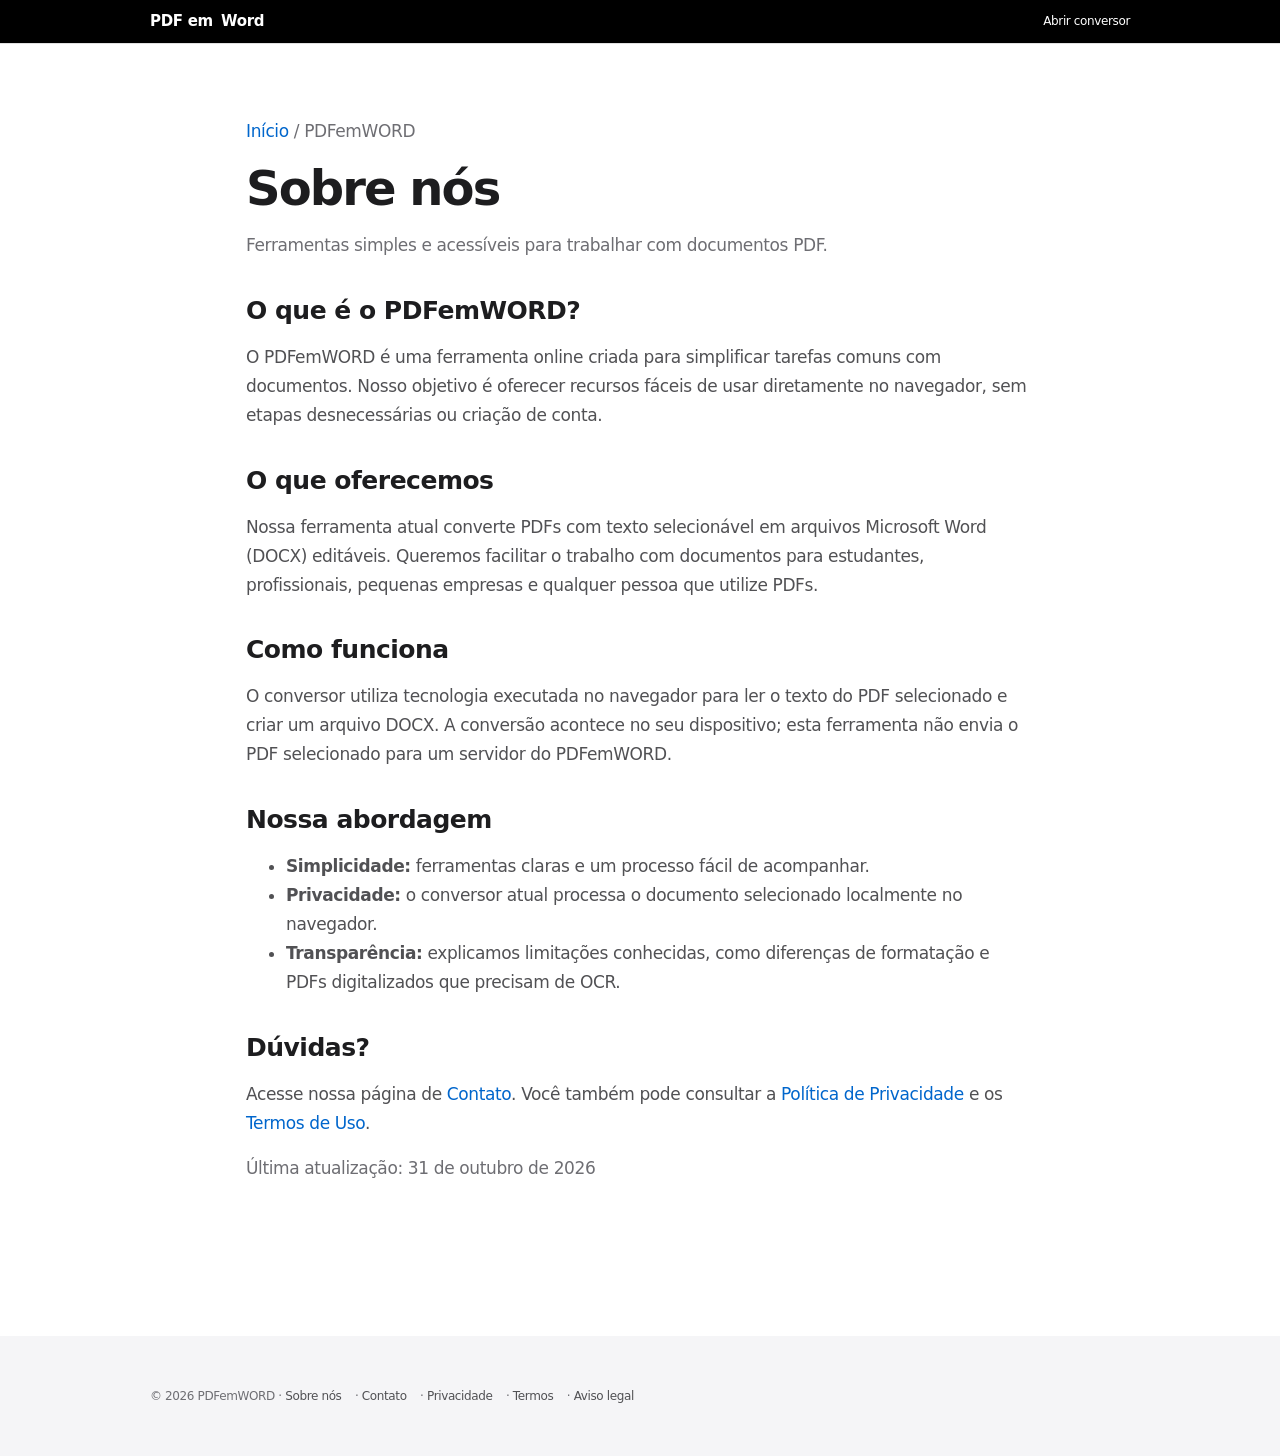
==== commit a00685ae: "Fix literal newline characters before stylesheet link" ====
--- a/about.html
+++ b/about.html
@@ -1 +1,3 @@
-<!doctype html><html lang="pt-BR"><head><meta charset="utf-8"><meta name="viewport" content="width=device-width,initial-scale=1"><meta name="description" content="Conheça o PDFemWORD, seu conversor gratuito de PDF para Word no navegador, como funciona e quais são suas limitações."><title>Sobre nós | PDFemWORD</title><link rel="canonical" href="https://pdfemword.online/about.html"><meta name="robots" content="index,follow"><meta property="og:type" content="website"><meta property="og:site_name" content="PDFemWORD"><meta property="og:url" content="https://pdfemword.online/about.html"><meta property="og:title" content="Sobre nós | PDFemWORD"><meta property="og:description" content="Conheça o PDFemWORD, seu conversor gratuito de PDF para Word no navegador, como funciona e quais são suas limitações."><meta property="og:locale" content="pt_BR"><meta name="twitter:card" content="summary"><meta name="twitter:title" content="Sobre nós | PDFemWORD"><meta name="twitter:description" content="Conheça o PDFemWORD, seu conversor gratuito de PDF para Word no navegador, como funciona e quais são suas limitações."><style>:root{--blue:#3458db;--ink:#172033;--muted:#68738a;--line:#e5e9f2}*{box-sizing:border-box}body{margin:0;background:#f7f8fc;color:var(--ink);font:16px/1.7 system-ui,-apple-system,BlinkMacSystemFont,"Segoe UI",sans-serif}.shell{width:min(920px,calc(100% - 32px));margin:auto}header{height:76px;display:flex;align-items:center;justify-content:space-between;border-bottom:1px solid var(--line)}a{color:var(--blue)}.brand{font-weight:800;text-decoration:none;color:var(--ink);font-size:19px}.brand em{font-style:normal;color:var(--blue)}main{padding:44px 0 60px}.panel{background:#fff;border:1px solid var(--line);border-radius:18px;padding:clamp(22px,5vw,42px)}h1{font-size:clamp(30px,5vw,42px);line-height:1.15;letter-spacing:-1px;margin:0 0 14px}h2{font-size:22px;line-height:1.3;margin:28px 0 8px}p,li{color:#465168}.muted{color:var(--muted)}footer{border-top:1px solid var(--line);padding:22px 0;color:var(--muted);font-size:13px}footer a{margin-right:10px}@media(max-width:600px){main{padding:28px 0}.panel{padding:22px}}</style>\n<link rel="stylesheet" href="/apple-design.css">\n</head><body><header class="shell"><a class="brand" href="/">PDF em <em>Word</em></a><a href="/">Abrir conversor</a></header><main class="shell"><article class="panel"><p class="muted"><a href="/">Início</a> / PDFemWORD</p><h1>Sobre nós</h1><p class="muted">Ferramentas simples e acessíveis para trabalhar com documentos PDF.</p><h2>O que é o PDFemWORD?</h2><p>O PDFemWORD é uma ferramenta online criada para simplificar tarefas comuns com documentos. Nosso objetivo é oferecer recursos fáceis de usar diretamente no navegador, sem etapas desnecessárias ou criação de conta.</p><h2>O que oferecemos</h2><p>Nossa ferramenta atual converte PDFs com texto selecionável em arquivos Microsoft Word (DOCX) editáveis. Queremos facilitar o trabalho com documentos para estudantes, profissionais, pequenas empresas e qualquer pessoa que utilize PDFs.</p><h2>Como funciona</h2><p>O conversor utiliza tecnologia executada no navegador para ler o texto do PDF selecionado e criar um arquivo DOCX. A conversão acontece no seu dispositivo; esta ferramenta não envia o PDF selecionado para um servidor do PDFemWORD.</p><h2>Nossa abordagem</h2><ul><li><strong>Simplicidade:</strong> ferramentas claras e um processo fácil de acompanhar.</li><li><strong>Privacidade:</strong> o conversor atual processa o documento selecionado localmente no navegador.</li><li><strong>Transparência:</strong> explicamos limitações conhecidas, como diferenças de formatação e PDFs digitalizados que precisam de OCR.</li></ul><h2>Dúvidas?</h2><p>Acesse nossa página de <a href="/contact.html">Contato</a>. Você também pode consultar a <a href="/privacy-policy.html">Política de Privacidade</a> e os <a href="/terms.html">Termos de Uso</a>.</p><p class="muted">Última atualização: 31 de outubro de 2026</p></article></main><footer><div class="shell">© <span id="y"></span> PDFemWORD · <a href="/about.html">Sobre nós</a> · <a href="/contact.html">Contato</a> · <a href="/privacy-policy.html">Privacidade</a> · <a href="/terms.html">Termos</a> · <a href="/disclaimer.html">Aviso legal</a></div></footer><script>document.getElementById("y").textContent=new Date().getFullYear()</script></body></html>+<!doctype html><html lang="pt-BR"><head><meta charset="utf-8"><meta name="viewport" content="width=device-width,initial-scale=1"><meta name="description" content="Conheça o PDFemWORD, seu conversor gratuito de PDF para Word no navegador, como funciona e quais são suas limitações."><title>Sobre nós | PDFemWORD</title><link rel="canonical" href="https://pdfemword.online/about.html"><meta name="robots" content="index,follow"><meta property="og:type" content="website"><meta property="og:site_name" content="PDFemWORD"><meta property="og:url" content="https://pdfemword.online/about.html"><meta property="og:title" content="Sobre nós | PDFemWORD"><meta property="og:description" content="Conheça o PDFemWORD, seu conversor gratuito de PDF para Word no navegador, como funciona e quais são suas limitações."><meta property="og:locale" content="pt_BR"><meta name="twitter:card" content="summary"><meta name="twitter:title" content="Sobre nós | PDFemWORD"><meta name="twitter:description" content="Conheça o PDFemWORD, seu conversor gratuito de PDF para Word no navegador, como funciona e quais são suas limitações."><style>:root{--blue:#3458db;--ink:#172033;--muted:#68738a;--line:#e5e9f2}*{box-sizing:border-box}body{margin:0;background:#f7f8fc;color:var(--ink);font:16px/1.7 system-ui,-apple-system,BlinkMacSystemFont,"Segoe UI",sans-serif}.shell{width:min(920px,calc(100% - 32px));margin:auto}header{height:76px;display:flex;align-items:center;justify-content:space-between;border-bottom:1px solid var(--line)}a{color:var(--blue)}.brand{font-weight:800;text-decoration:none;color:var(--ink);font-size:19px}.brand em{font-style:normal;color:var(--blue)}main{padding:44px 0 60px}.panel{background:#fff;border:1px solid var(--line);border-radius:18px;padding:clamp(22px,5vw,42px)}h1{font-size:clamp(30px,5vw,42px);line-height:1.15;letter-spacing:-1px;margin:0 0 14px}h2{font-size:22px;line-height:1.3;margin:28px 0 8px}p,li{color:#465168}.muted{color:var(--muted)}footer{border-top:1px solid var(--line);padding:22px 0;color:var(--muted);font-size:13px}footer a{margin-right:10px}@media(max-width:600px){main{padding:28px 0}.panel{padding:22px}}</style>
+  <link rel="stylesheet" href="/apple-design.css">
+</head><body><header class="shell"><a class="brand" href="/">PDF em <em>Word</em></a><a href="/">Abrir conversor</a></header><main class="shell"><article class="panel"><p class="muted"><a href="/">Início</a> / PDFemWORD</p><h1>Sobre nós</h1><p class="muted">Ferramentas simples e acessíveis para trabalhar com documentos PDF.</p><h2>O que é o PDFemWORD?</h2><p>O PDFemWORD é uma ferramenta online criada para simplificar tarefas comuns com documentos. Nosso objetivo é oferecer recursos fáceis de usar diretamente no navegador, sem etapas desnecessárias ou criação de conta.</p><h2>O que oferecemos</h2><p>Nossa ferramenta atual converte PDFs com texto selecionável em arquivos Microsoft Word (DOCX) editáveis. Queremos facilitar o trabalho com documentos para estudantes, profissionais, pequenas empresas e qualquer pessoa que utilize PDFs.</p><h2>Como funciona</h2><p>O conversor utiliza tecnologia executada no navegador para ler o texto do PDF selecionado e criar um arquivo DOCX. A conversão acontece no seu dispositivo; esta ferramenta não envia o PDF selecionado para um servidor do PDFemWORD.</p><h2>Nossa abordagem</h2><ul><li><strong>Simplicidade:</strong> ferramentas claras e um processo fácil de acompanhar.</li><li><strong>Privacidade:</strong> o conversor atual processa o documento selecionado localmente no navegador.</li><li><strong>Transparência:</strong> explicamos limitações conhecidas, como diferenças de formatação e PDFs digitalizados que precisam de OCR.</li></ul><h2>Dúvidas?</h2><p>Acesse nossa página de <a href="/contact.html">Contato</a>. Você também pode consultar a <a href="/privacy-policy.html">Política de Privacidade</a> e os <a href="/terms.html">Termos de Uso</a>.</p><p class="muted">Última atualização: 31 de outubro de 2026</p></article></main><footer><div class="shell">© <span id="y"></span> PDFemWORD · <a href="/about.html">Sobre nós</a> · <a href="/contact.html">Contato</a> · <a href="/privacy-policy.html">Privacidade</a> · <a href="/terms.html">Termos</a> · <a href="/disclaimer.html">Aviso legal</a></div></footer><script>document.getElementById("y").textContent=new Date().getFullYear()</script></body></html>
